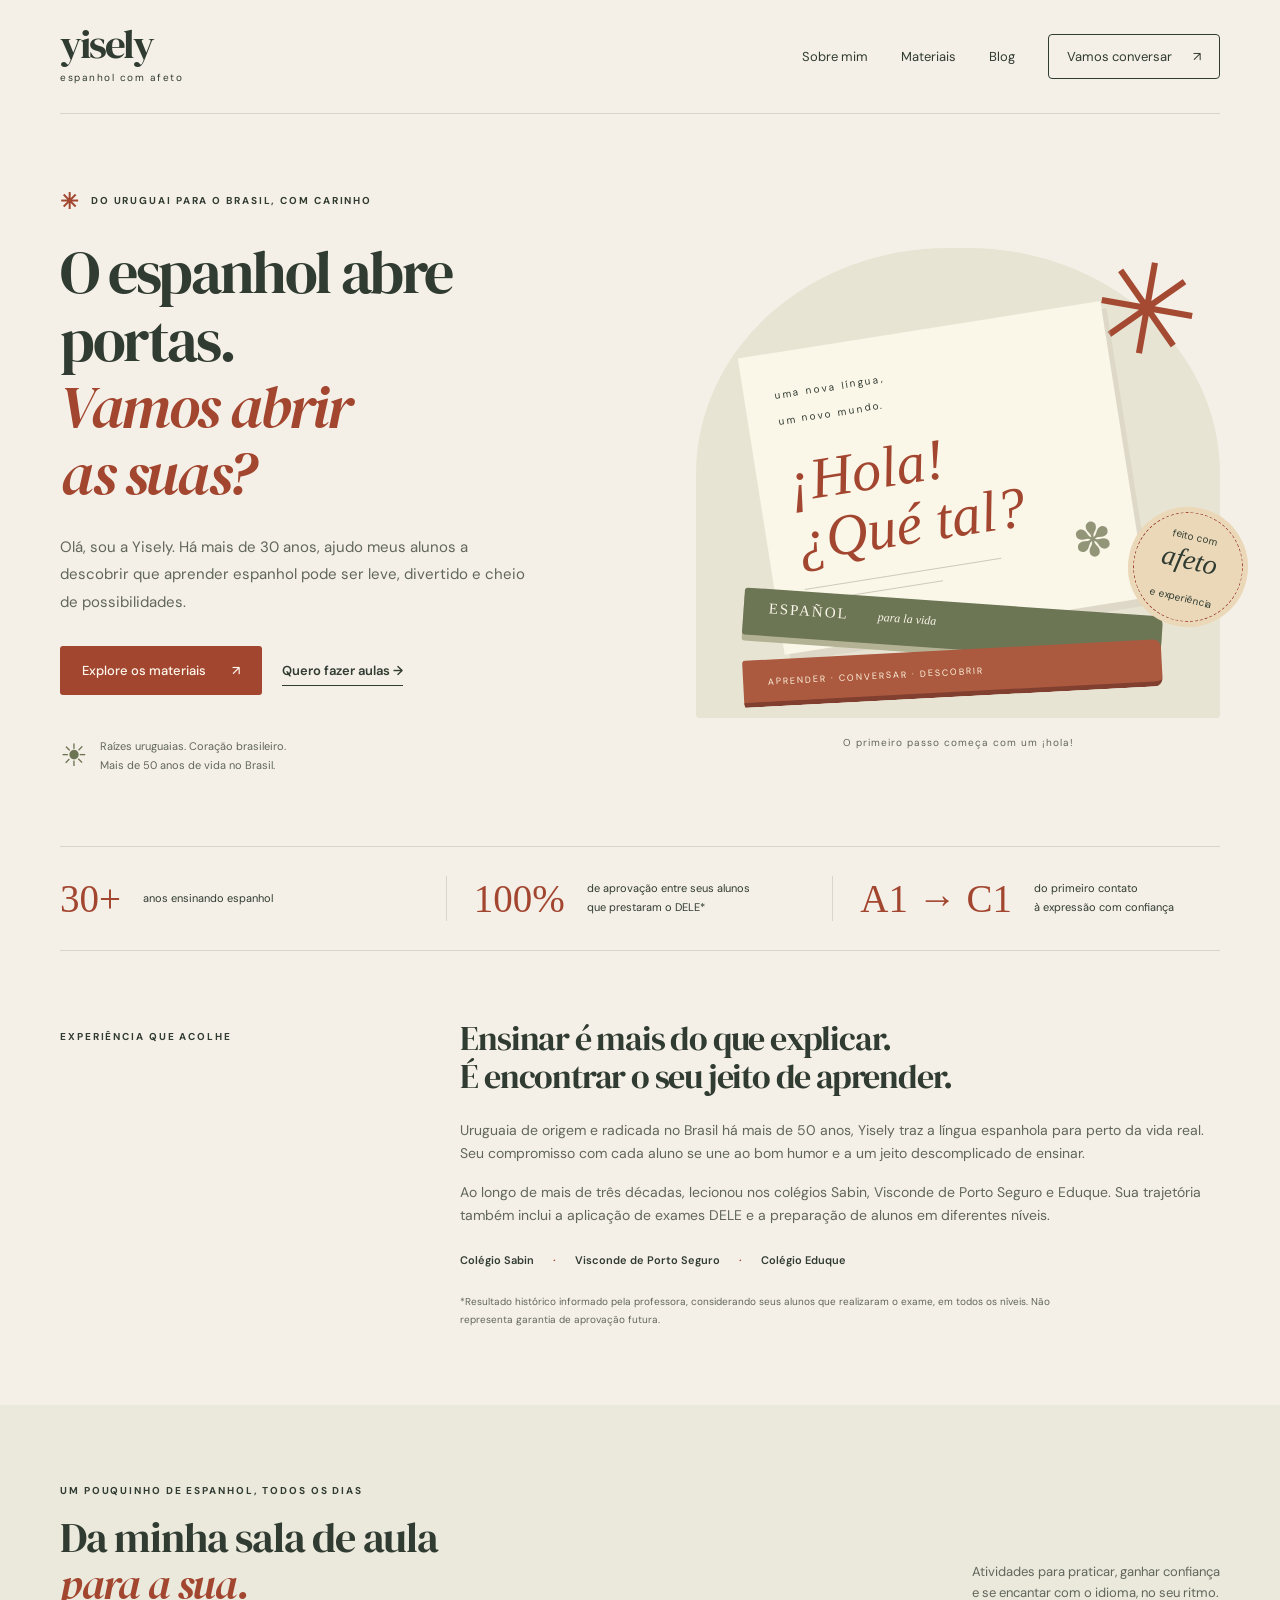
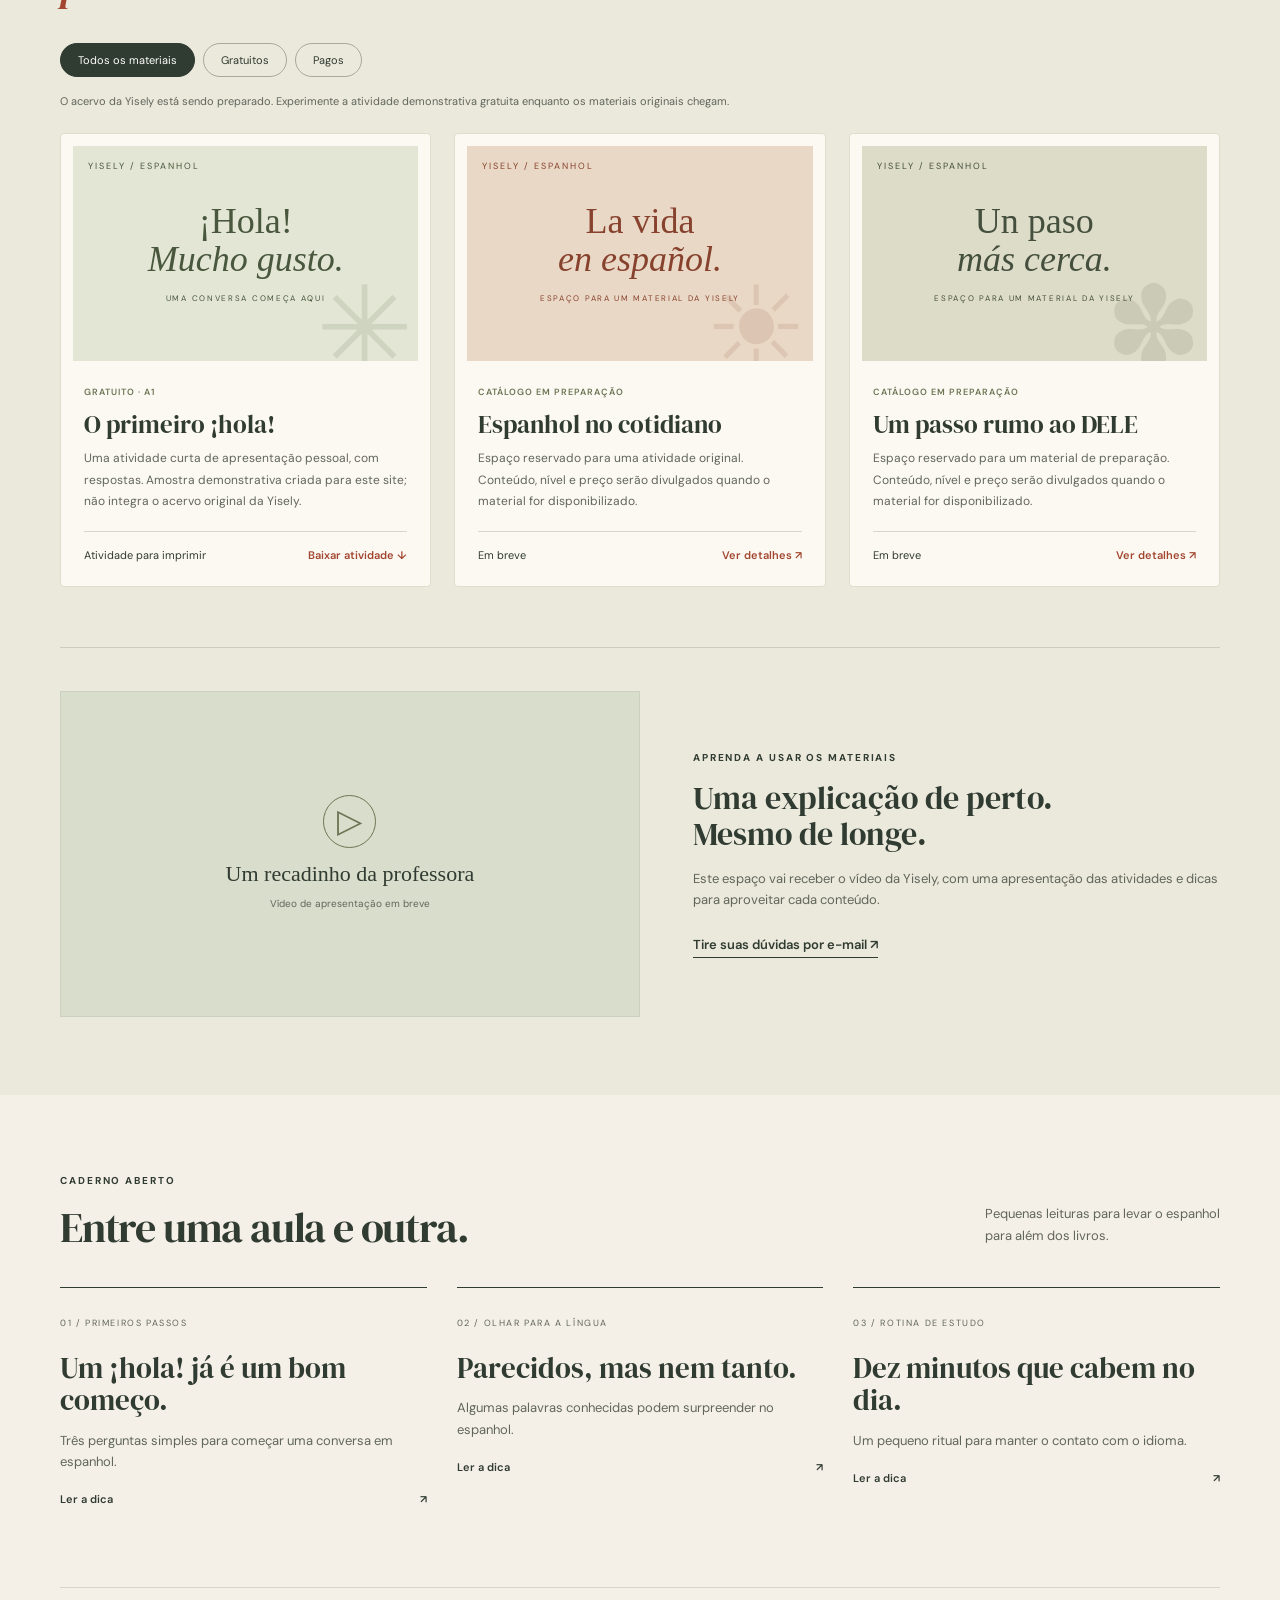
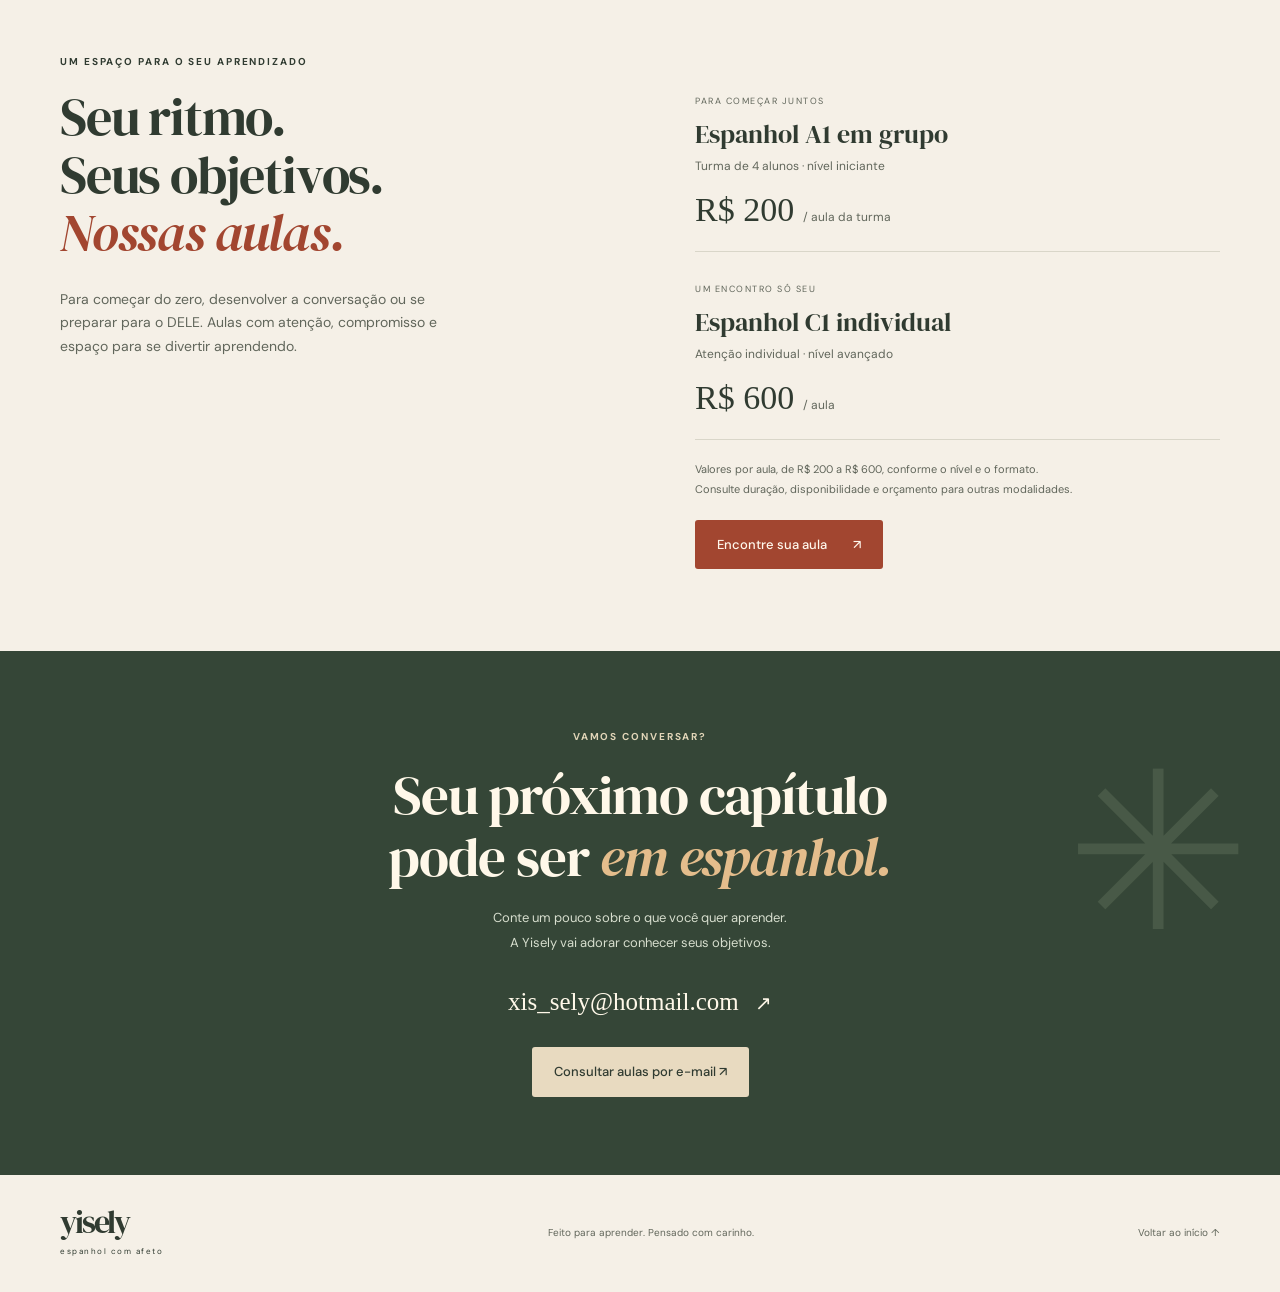
==== index.html @ 5c9e2581 "Add Yisely Portuguese website, activities and lesson contact" ====
<!doctype html>
<html lang="pt-BR">
<head>
  <meta charset="utf-8"><meta name="viewport" content="width=device-width,initial-scale=1">
  <title>Yisely | Espanhol para a vida</title>
  <meta name="description" content="Aprenda espanhol com Yisely: mais de 30 anos de experiência, preparação para o DELE, atividades e aulas particulares no Brasil.">
  <meta name="theme-color" content="#f5f0e7">
  <link rel="icon" href="favicon.svg" type="image/svg+xml"><link rel="stylesheet" href="styles.css">
  <script src="content.js" defer></script><script src="script.js" defer></script>
</head>
<body>
<a class="skip" href="#conteudo">Pular para o conteúdo</a>
<header class="header wrap">
  <a class="brand" href="#" aria-label="Yisely, início">yisely<span>espanhol com afeto</span></a>
  <nav aria-label="Navegação principal"><a href="#sobre">Sobre mim</a><a href="#materiais">Materiais</a><a href="#blog">Blog</a><a class="nav-cta" href="#contato">Vamos conversar <span aria-hidden="true">↗</span></a></nav>
</header>
<main id="conteudo">
<section class="hero wrap" id="sobre">
  <div class="hero-copy"><p class="eyebrow"><span class="tiny-sun" aria-hidden="true">✳</span> DO URUGUAI PARA O BRASIL, COM CARINHO</p>
  <h1>O espanhol abre portas.<br><em>Vamos abrir<br>as suas?</em></h1>
  <p class="intro">Olá, sou a Yisely. Há mais de 30 anos, ajudo meus alunos a descobrir que aprender espanhol pode ser leve, divertido e cheio de possibilidades.</p>
  <a class="button primary" href="#materiais">Explore os materiais <span aria-hidden="true">↗</span></a><a class="text-link hero-link" href="#contato">Quero fazer aulas →</a>
  <div class="origin"><span aria-hidden="true">☀</span><p>Raízes uruguaias. Coração brasileiro.<br><strong>Mais de 50 anos de vida no Brasil.</strong></p></div>
  </div>
  <div class="hero-art" aria-label="Ilustração de livros, caderno e sol, com a frase Hola, qué tal?" role="img">
    <div class="art-sun">✳</div><div class="art-note"><span>uma nova língua,<br>um novo mundo.</span><i>¡Hola!<br>¿Qué tal?</i><div class="note-line"></div><div class="note-line short"></div><div class="note-flower">✽</div></div>
    <div class="book book-one">ESPAÑOL <span>para la vida</span></div><div class="book book-two">APRENDER · CONVERSAR · DESCOBRIR</div>
    <div class="art-stamp">feito com<br><b>afeto</b><br>e experiência</div><span class="art-caption">O primeiro passo começa com um ¡hola!</span>
  </div>
</section>
<section class="credentials wrap" aria-label="Experiência da professora"><div><strong>30+</strong><span>anos ensinando espanhol</span></div><div><strong>100%</strong><span>de aprovação entre seus alunos<br>que prestaram o DELE*</span></div><div><strong>A1 → C1</strong><span>do primeiro contato<br>à expressão com confiança</span></div></section>
<section class="about wrap"><p class="eyebrow">EXPERIÊNCIA QUE ACOLHE</p><div><h2>Ensinar é mais do que explicar.<br>É encontrar o seu jeito de aprender.</h2><p>Uruguaia de origem e radicada no Brasil há mais de 50 anos, Yisely traz a língua espanhola para perto da vida real. Seu compromisso com cada aluno se une ao bom humor e a um jeito descomplicado de ensinar.</p><p>Ao longo de mais de três décadas, lecionou nos colégios Sabin, Visconde de Porto Seguro e Eduque. Sua trajetória também inclui a aplicação de exames DELE e a preparação de alunos em diferentes níveis.</p><div class="schools"><span>Colégio Sabin</span><span>Visconde de Porto Seguro</span><span>Colégio Eduque</span></div><small>*Resultado histórico informado pela professora, considerando seus alunos que realizaram o exame, em todos os níveis. Não representa garantia de aprovação futura.</small></div></section>
<section class="materials section-pad" id="materiais"><div class="wrap"><div class="section-heading"><div><p class="eyebrow">UM POUQUINHO DE ESPANHOL, TODOS OS DIAS</p><h2>Da minha sala de aula<br><em>para a sua.</em></h2></div><p>Atividades para praticar, ganhar confiança<br>e se encantar com o idioma, no seu ritmo.</p></div>
  <div class="filters" role="group" aria-label="Filtrar materiais"><button class="active" data-filter="all" aria-pressed="true">Todos os materiais</button><button data-filter="free" aria-pressed="false">Gratuitos</button><button data-filter="paid" aria-pressed="false">Pagos</button></div>
  <p class="catalog-note">O acervo da Yisely está sendo preparado. Experimente a atividade demonstrativa gratuita enquanto os materiais originais chegam.</p>
  <div class="cards" id="material-list"></div><p class="sr-only" id="filter-status" role="status"></p>
  <div class="video-row"><div class="video-placeholder" id="video-area"><span class="play-symbol" aria-hidden="true">▷</span><span>Um recadinho da professora</span><small>Vídeo de apresentação em breve</small></div><div class="video-copy"><p class="eyebrow">APRENDA A USAR OS MATERIAIS</p><h3>Uma explicação de perto.<br>Mesmo de longe.</h3><p>Este espaço vai receber o vídeo da Yisely, com uma apresentação das atividades e dicas para aproveitar cada conteúdo.</p><a class="text-link" href="mailto:xis_sely@hotmail.com?subject=Quero%20saber%20mais%20sobre%20os%20materiais">Tire suas dúvidas por e-mail ↗</a></div></div>
</div></section>
<section class="blog wrap section-pad" id="blog"><div class="section-heading"><div><p class="eyebrow">CADERNO ABERTO</p><h2>Entre uma aula e outra.</h2></div><p>Pequenas leituras para levar o espanhol<br>para além dos livros.</p></div><div class="posts">
<article><span class="post-number">01 / PRIMEIROS PASSOS</span><h3>Um ¡hola! já é um bom começo.</h3><p>Três perguntas simples para começar uma conversa em espanhol.</p><details><summary>Ler a dica <span>↗</span></summary><div class="article-body"><p>Comece com <strong>¡Hola! ¿Qué tal?</strong> (Olá! Tudo bem?). Para perguntar o nome, use <strong>¿Cómo te llamas?</strong> e responda <strong>Me llamo…</strong>.</p><p>Depois, pergunte <strong>¿De dónde eres?</strong> (De onde você é?). Experimente dizer as respostas em voz alta e criar um diálogo de quatro falas. Uma pequena conversa por dia já é prática!</p></div></details></article>
<article><span class="post-number">02 / OLHAR PARA A LÍNGUA</span><h3>Parecidos, mas nem tanto.</h3><p>Algumas palavras conhecidas podem surpreender no espanhol.</p><details><summary>Ler a dica <span>↗</span></summary><div class="article-body"><p><strong>Embarazada</strong> significa grávida. <strong>Exquisito</strong> pode descrever algo delicioso ou refinado. E <strong>apellido</strong> é sobrenome.</p><p>Em vez de memorizar palavras isoladas, crie frases: <em>Mi apellido es Silva.</em> Contexto ajuda você a lembrar o significado e a usar a palavra com mais segurança.</p></div></details></article>
<article><span class="post-number">03 / ROTINA DE ESTUDO</span><h3>Dez minutos que cabem no dia.</h3><p>Um pequeno ritual para manter o contato com o idioma.</p><details><summary>Ler a dica <span>↗</span></summary><div class="article-body"><p>Escolha um áudio curto em espanhol. Escute uma vez para entender o assunto e outra para perceber expressões. Anote duas delas e crie uma frase sobre a sua própria vida.</p><p>Por fim, leia sua frase em voz alta. Repetir esse processo ao longo da semana ajuda a transformar estudo em hábito, sem precisar esperar pelo momento perfeito.</p></div></details></article>
</div></section>
<section class="lessons wrap" id="aulas"><div><p class="eyebrow">UM ESPAÇO PARA O SEU APRENDIZADO</p><h2>Seu ritmo.<br>Seus objetivos.<br><em>Nossas aulas.</em></h2><p>Para começar do zero, desenvolver a conversação ou se preparar para o DELE. Aulas com atenção, compromisso e espaço para se divertir aprendendo.</p></div><div class="price-list"><div class="price-item"><span>PARA COMEÇAR JUNTOS</span><h3>Espanhol A1 em grupo</h3><p>Turma de 4 alunos · nível iniciante</p><strong>R$ 200 <small>/ aula da turma</small></strong></div><div class="price-item"><span>UM ENCONTRO SÓ SEU</span><h3>Espanhol C1 individual</h3><p>Atenção individual · nível avançado</p><strong>R$ 600 <small>/ aula</small></strong></div><p class="price-note">Valores por aula, de R$ 200 a R$ 600, conforme o nível e o formato. Consulte duração, disponibilidade e orçamento para outras modalidades.</p><a class="button primary" href="#contato">Encontre sua aula <span>↗</span></a></div></section>
<section class="contact section-pad" id="contato"><div class="wrap contact-inner"><span class="contact-flower" aria-hidden="true">✳</span><p class="eyebrow">VAMOS CONVERSAR?</p><h2>Seu próximo capítulo<br>pode ser <em>em espanhol.</em></h2><p>Conte um pouco sobre o que você quer aprender.<br>A Yisely vai adorar conhecer seus objetivos.</p><a class="email" href="mailto:xis_sely@hotmail.com">xis_sely@hotmail.com <span aria-hidden="true">↗</span></a><a class="button light" href="mailto:xis_sely@hotmail.com?subject=Consulta%20sobre%20aulas%20de%20espanhol&body=Ol%C3%A1%2C%20Yisely!%0A%0AMeu%20nome%20%C3%A9%3A%20%0AMeu%20n%C3%ADvel%20de%20espanhol%20%C3%A9%3A%20%0AGostaria%20de%20aulas%3A%20individuais%20%2F%20em%20grupo%0AMeus%20objetivos%20s%C3%A3o%3A%20%0AMinha%20disponibilidade%20%C3%A9%3A%20">Consultar aulas por e-mail ↗</a></div></section>
</main>
<footer class="wrap"><a class="brand" href="#">yisely<span>espanhol com afeto</span></a><p>Feito para aprender. Pensado com carinho.</p><a href="#">Voltar ao início ↑</a></footer>
<dialog id="material-dialog"><button class="dialog-close" aria-label="Fechar detalhes">×</button><p class="eyebrow">MATERIAIS DA YISELY</p><h2 id="dialog-title"></h2><p id="dialog-description"></p><p>Este material ainda não está disponível para compra. Entre em contato para saber sobre o lançamento.</p><a class="button primary" id="material-email" href="mailto:xis_sely@hotmail.com">Consultar disponibilidade ↗</a></dialog>
</body></html>
---- styles.css ----
@import url('https://fonts.googleapis.com/css2?family=DM+Sans:wght@400;500;600;700&family=DM+Serif+Display:ital@0;1&display=swap');
:root{--paper:#f5f0e7;--ink:#303b31;--muted:#61665b;--rust:#a24630;--line:#d9d6c9;--olive:#6c7554;--cream:#fcf9f2}*{box-sizing:border-box}html{scroll-behavior:smooth;scroll-padding-top:25px}body{margin:0;background:var(--paper);color:var(--ink);font:16px/1.65 'DM Sans',Arial,sans-serif}a{color:inherit;text-decoration:none}button,input{font:inherit}button,a,summary{-webkit-tap-highlight-color:transparent}button:focus-visible,a:focus-visible,summary:focus-visible{outline:3px solid var(--rust);outline-offset:5px}button{cursor:pointer}a:hover{text-decoration:underline}h1,h2,h3,p{margin:0}h1,h2,h3{font-family:'DM Serif Display',Georgia,serif;font-weight:400;line-height:1.12}h2{font-size:clamp(32px,3.3vw,48px);letter-spacing:-1.2px}h3{font-size:27px}em{font-weight:400;color:var(--rust)}.wrap{width:min(1160px,calc(100% - 96px));margin:auto}.header{display:flex;justify-content:space-between;align-items:center;min-height:114px;border-bottom:1px solid var(--line);gap:24px}.brand{font:41px/.8 'DM Serif Display',Georgia,serif;letter-spacing:-2px}.brand span{display:block;font:10px/1.5 'DM Sans',sans-serif;letter-spacing:1.5px;margin-top:10px}.header nav{display:flex;align-items:center;gap:33px;font-size:13px}.nav-cta{border:1px solid var(--ink);border-radius:4px;padding:11px 18px}.nav-cta span{margin-left:18px}.hero{display:grid;grid-template-columns:1.1fr 1fr;gap:60px;padding-top:70px;padding-bottom:64px;align-items:center}.eyebrow{font-size:10px;letter-spacing:1.9px;font-weight:700;line-height:1.6}.tiny-sun{color:var(--rust);font-size:22px;vertical-align:middle;margin-right:7px}h1{font-size:clamp(48px,4.7vw,67px);letter-spacing:-2.4px;margin:20px 0 25px}.intro{font-size:15px;max-width:470px;color:var(--muted);line-height:1.85}.button{display:inline-flex;align-items:center;justify-content:space-between;gap:26px;border:0;border-radius:3px;padding:14px 22px;font-size:13px;font-weight:500}.button:hover{text-decoration:none;filter:brightness(.93)}.primary{background:var(--rust);color:#fff8ed}.hero .button{margin-top:29px}.text-link{font-size:13px;font-weight:600;border-bottom:1px solid currentColor;padding-bottom:4px}.hero-link{display:inline-block;margin-left:20px}.origin{display:flex;gap:12px;align-items:center;margin-top:35px}.origin>span{font-size:31px;color:var(--olive)}.origin p{font-size:11px;color:var(--muted);line-height:1.7}.origin strong{font-weight:400}.hero-art{height:470px;background:#e8e4d4;position:relative;border-radius:48% 48% 3px 3px;isolation:isolate}.art-note{position:absolute;background:#faf6e8;width:70%;height:300px;left:12%;top:80px;transform:rotate(-9deg);box-shadow:5px 8px 0 #c6bfaa55;padding:28px 30px}.art-note>span{font-size:10px;letter-spacing:2px;line-height:1.5}.art-note i{font:italic 58px/1.03 Georgia,serif;color:var(--rust);display:block;margin-top:20px}.note-line{width:65%;height:1px;background:#cfcab8;margin-top:18px}.note-line.short{width:45%;margin-top:12px}.note-flower{position:absolute;right:25px;bottom:25px;font-size:47px;color:#929578}.art-sun{font-size:126px;line-height:1;position:absolute;right:20px;top:0;color:#a44932;transform:rotate(10deg)}.book{position:absolute;border-radius:3px 8px 8px 3px;width:80%;height:47px;left:9%;padding:11px 25px;font:15px Georgia,serif;letter-spacing:2px}.book-one{bottom:69px;background:var(--olive);color:#faf6e8;transform:rotate(4deg);box-shadow:0 6px #b4b294}.book-one span{font-style:italic;font-size:12px;margin-left:24px;letter-spacing:0}.book-two{bottom:21px;background:#ab593f;color:#fff4dc;transform:rotate(-3deg);font:9px/2.5 'DM Sans',sans-serif;border-bottom:5px solid #813f30}.art-stamp{position:absolute;right:-23px;bottom:96px;background:#ead8b8;width:110px;height:110px;display:grid;align-content:center;text-align:center;border-radius:50%;font-size:10px;line-height:1.5;transform:rotate(13deg);border:1px dashed var(--rust);outline:5px solid #ead8b8}.art-stamp b{font:italic 28px Georgia,serif}.art-caption{position:absolute;bottom:-34px;width:100%;text-align:center;font-size:10px;color:var(--muted);letter-spacing:1px}.credentials{display:grid;grid-template-columns:repeat(3,1fr);border-block:1px solid var(--line);padding:29px 0}.credentials>div{display:flex;align-items:center;gap:22px;padding:0 27px;border-right:1px solid var(--line)}.credentials>div:first-child{padding-left:0}.credentials>div:last-child{border:0}.credentials strong{font:39px Georgia,serif;color:var(--rust);white-space:nowrap}.credentials span{font-size:11px;line-height:1.7}.about{display:grid;grid-template-columns:1fr 2.2fr;gap:55px;padding-block:68px 76px}.about>.eyebrow{padding-top:10px}.about h2{font-size:34px;margin-bottom:24px}.about p:not(.eyebrow){color:var(--muted);font-size:14px;margin-bottom:16px}.schools{display:flex;flex-wrap:wrap;gap:19px;margin:24px 0;font-size:11px;font-weight:600}.schools span:not(:last-child)::after{content:'·';margin-left:19px;color:var(--rust)}.about small{display:block;font-size:10px;line-height:1.8;color:var(--muted);max-width:610px}.section-pad{padding-block:78px}.materials{background:#ebe8dc}.section-heading{display:flex;justify-content:space-between;gap:24px;align-items:end;margin-bottom:34px}.section-heading h2{margin-top:15px}.section-heading>p{font-size:13px;color:var(--muted);margin-bottom:5px}.filters{display:flex;gap:8px;margin:25px 0 15px;flex-wrap:wrap}.filters button{border:1px solid #aaa996;background:transparent;border-radius:30px;padding:7px 17px;font-size:11px;color:var(--ink)}.filters button.active{background:var(--ink);color:#fff;border-color:var(--ink)}.catalog-note{font-size:11px;color:var(--muted);margin-bottom:23px;max-width:710px}.cards{display:grid;grid-template-columns:repeat(3,1fr);gap:23px}.card{background:var(--cream);border:1px solid #dfdece;border-radius:4px;overflow:hidden;display:flex;flex-direction:column}.cover{height:215px;margin:12px;position:relative;display:flex;flex-direction:column;justify-content:center;align-items:center;overflow:hidden}.cover-a{background:#e3e6d4;color:#48573d}.cover-b{background:#e9d8c5;color:#87422e}.cover-c{background:#dddcc9;color:#454f3d}.cover .cover-label{position:absolute;top:13px;left:15px;font-size:9px;letter-spacing:2px}.cover-title{font:36px/1.06 Georgia,serif;text-align:center;z-index:1}.cover-title em{color:inherit}.cover-symbol{position:absolute;right:5px;bottom:-27px;font-size:116px;opacity:.12;line-height:1}.cover-subtitle{font-size:8px;letter-spacing:1.7px;margin-top:13px}.card-body{padding:12px 23px 22px;display:flex;flex-direction:column;flex:1}.badge{font-size:9px;letter-spacing:1px;font-weight:600;color:var(--olive)}.card h3{font-size:25px;margin:10px 0}.card p{font-size:12px;line-height:1.8;color:var(--muted);margin-bottom:18px}.card-action{margin-top:auto;border-top:1px solid var(--line);padding-top:14px;display:flex;align-items:center;justify-content:space-between;gap:12px;font-size:11px}.card-action button{background:none;border:0;padding:0;color:var(--rust);font-size:11px;font-weight:600}.card-action a{font-weight:600;color:var(--rust)}.video-row{margin-top:60px;padding-top:43px;border-top:1px solid #cccebd;display:grid;grid-template-columns:1.1fr 1fr;gap:53px;align-items:center}.video-placeholder{aspect-ratio:16/9;background:#d9ddcb;display:flex;align-items:center;justify-content:center;flex-direction:column;border:1px solid #ccd0be}.play-symbol{width:53px;height:53px;border:1px solid var(--olive);border-radius:50%;text-align:center;font:33px/50px Georgia,serif;color:var(--olive);margin-bottom:13px}.video-placeholder>span:not(.play-symbol){font:22px Georgia,serif}.video-placeholder small{font-size:10px;color:var(--muted);margin-top:9px}.video-placeholder iframe{width:100%;height:100%;border:0}.video-copy h3{font-size:32px;margin:15px 0}.video-copy>p:not(.eyebrow){font-size:13px;color:var(--muted);margin-bottom:21px}.posts{display:grid;grid-template-columns:repeat(3,1fr);gap:30px;margin-top:36px}.posts article{border-top:1px solid var(--ink);padding-top:20px}.post-number{font-size:9px;letter-spacing:1.6px;color:var(--muted)}.posts h3{font-size:29px;margin:17px 0 13px}.posts p{font-size:13px;color:var(--muted);margin-bottom:18px}.posts summary{display:flex;justify-content:space-between;align-items:center;cursor:pointer;list-style:none;font-size:11px;font-weight:600}.posts summary::-webkit-details-marker{display:none}.article-body{margin-top:20px}.article-body p{font-size:12px}.lessons{display:grid;grid-template-columns:1fr 1fr;gap:110px;padding:66px 0 82px;border-top:1px solid var(--line)}.lessons h2{font-size:52px;margin:18px 0 26px}.lessons>div>p:not(.eyebrow){font-size:14px;color:var(--muted);max-width:385px}.price-list{padding-top:10px}.price-item{padding:22px 0;border-bottom:1px solid var(--line)}.price-item>span{font-size:9px;letter-spacing:1.5px;color:var(--muted)}.price-item h3{font-size:26px;margin:8px 0}.price-item p{font-size:12px;color:var(--muted)}.price-item strong{font:34px Georgia,serif;display:block;margin-top:14px}.price-item small{font:12px 'DM Sans',sans-serif;color:var(--muted)}.price-list .price-note{font-size:11px!important;margin:20px 0;line-height:1.8}.contact{background:#354637;color:#fff8e9;text-align:center;position:relative;overflow:hidden}.contact-inner{position:relative}.contact .eyebrow{color:#e1d5b8}.contact h2{font-size:55px;margin:19px 0}.contact h2 em{color:#e4bd8c}.contact p:not(.eyebrow){font-size:13px;line-height:1.9;color:#d7dece}.email{display:block;font-family:Georgia,serif;font-size:25px;margin:25px 0}.email span{font-size:20px;margin-left:10px}.light{background:#e8dac0;color:var(--ink)}.contact-flower{position:absolute;font-size:220px;color:#8c9d7f;opacity:.22;right:-30px;top:15px;line-height:1}footer{display:flex;justify-content:space-between;align-items:center;padding-block:35px;gap:20px}footer .brand{font-size:32px}footer .brand span{font-size:8px}footer p,footer>a:last-child{font-size:10px;color:var(--muted)}dialog{border:1px solid var(--line);border-radius:5px;background:var(--cream);color:var(--ink);max-width:520px;width:calc(100% - 32px);padding:40px}dialog::backdrop{background:#18231ba8}dialog h2{font-size:32px;margin:15px 0}dialog p:not(.eyebrow){font-size:14px;margin:15px 0 25px}.dialog-close{position:absolute;top:8px;right:14px;font-size:28px;border:0;background:none;color:var(--ink)}.skip{position:absolute;top:-60px;left:20px;z-index:5;padding:8px;background:white}.skip:focus{top:10px}.sr-only{position:absolute;width:1px;height:1px;overflow:hidden;clip:rect(0,0,0,0)}[hidden]{display:none!important}
@media(min-width:1450px){.hero{padding-block:85px}.hero-art{height:495px}.art-note{top:90px}}@media(max-width:1000px){.wrap{width:calc(100% - 60px)}.hero{gap:35px}.hero-art{height:420px}.art-note{top:60px;height:280px;padding:25px}.art-note i{font-size:50px}.art-stamp{right:-8px;width:90px;height:90px}.hero-link{display:block;margin:17px 0 0;width:fit-content}.credentials>div{padding:0 18px;gap:14px}.credentials strong{font-size:31px}.credentials span{font-size:10px}.lessons{gap:65px}.card-body{padding-inline:18px}.card h3{font-size:23px}.cover-title{font-size:30px}.about{gap:35px;grid-template-columns:1fr 2.7fr}}
@media(max-width:700px){.wrap{width:calc(100% - 40px)}.header{min-height:100px;align-items:center}.brand{font-size:35px}.brand span{font-size:8px;letter-spacing:1px}.header nav{gap:14px;font-size:11px;flex-wrap:wrap;justify-content:flex-end;max-width:230px}.header nav .nav-cta{padding:7px 10px}.nav-cta span{margin-left:4px}.hero{grid-template-columns:1fr;padding-top:38px;gap:53px;padding-bottom:62px}.hero h1{font-size:52px}.hero .eyebrow{font-size:8px;letter-spacing:1.1px}.intro{font-size:14px}.hero-link{display:inline-block;margin-left:20px}.hero-art{width:min(400px,92%);margin:auto;height:400px}.art-note{width:68%;left:12%;top:60px}.art-caption{font-size:8px}.credentials{grid-template-columns:1fr;padding:0}.credentials>div,.credentials>div:first-child{padding:18px 8px;border-right:0;border-bottom:1px solid var(--line);gap:24px}.credentials>div:last-child{border-bottom:0}.credentials strong{min-width:100px;font-size:34px}.credentials span{font-size:12px}.credentials br{display:none}.about{grid-template-columns:1fr;gap:17px;padding-block:45px}.about h2{font-size:30px}.about p:not(.eyebrow){font-size:13px}.schools{gap:10px;font-size:10px}.schools span:not(:last-child)::after{margin-left:10px}.section-pad{padding-block:48px}.section-heading{display:block}.section-heading>p{margin-top:20px}.section-heading h2{font-size:37px}.cards{grid-template-columns:1fr}.cover{height:235px}.cover-title{font-size:38px}.card-body{padding:14px 23px 23px}.card h3{font-size:27px}.card p{font-size:13px}.video-row{grid-template-columns:1fr;gap:25px;margin-top:35px;padding-top:33px}.video-copy h3{font-size:31px}.posts{grid-template-columns:1fr;gap:34px}.posts h3{font-size:29px}.posts article{padding-top:17px}.lessons{grid-template-columns:1fr;gap:15px;padding-block:45px}.lessons h2{font-size:45px}.lessons>div>p:not(.eyebrow){max-width:none}.contact h2{font-size:39px}.contact-flower{font-size:150px;right:-60px;top:35px}.email{font-size:22px}.contact p:not(.eyebrow){font-size:12px}footer{flex-wrap:wrap;padding-block:28px}footer p{order:3;width:100%;margin-top:5px}dialog{padding:35px 25px}}
@media(prefers-reduced-motion:reduce){html{scroll-behavior:auto}}
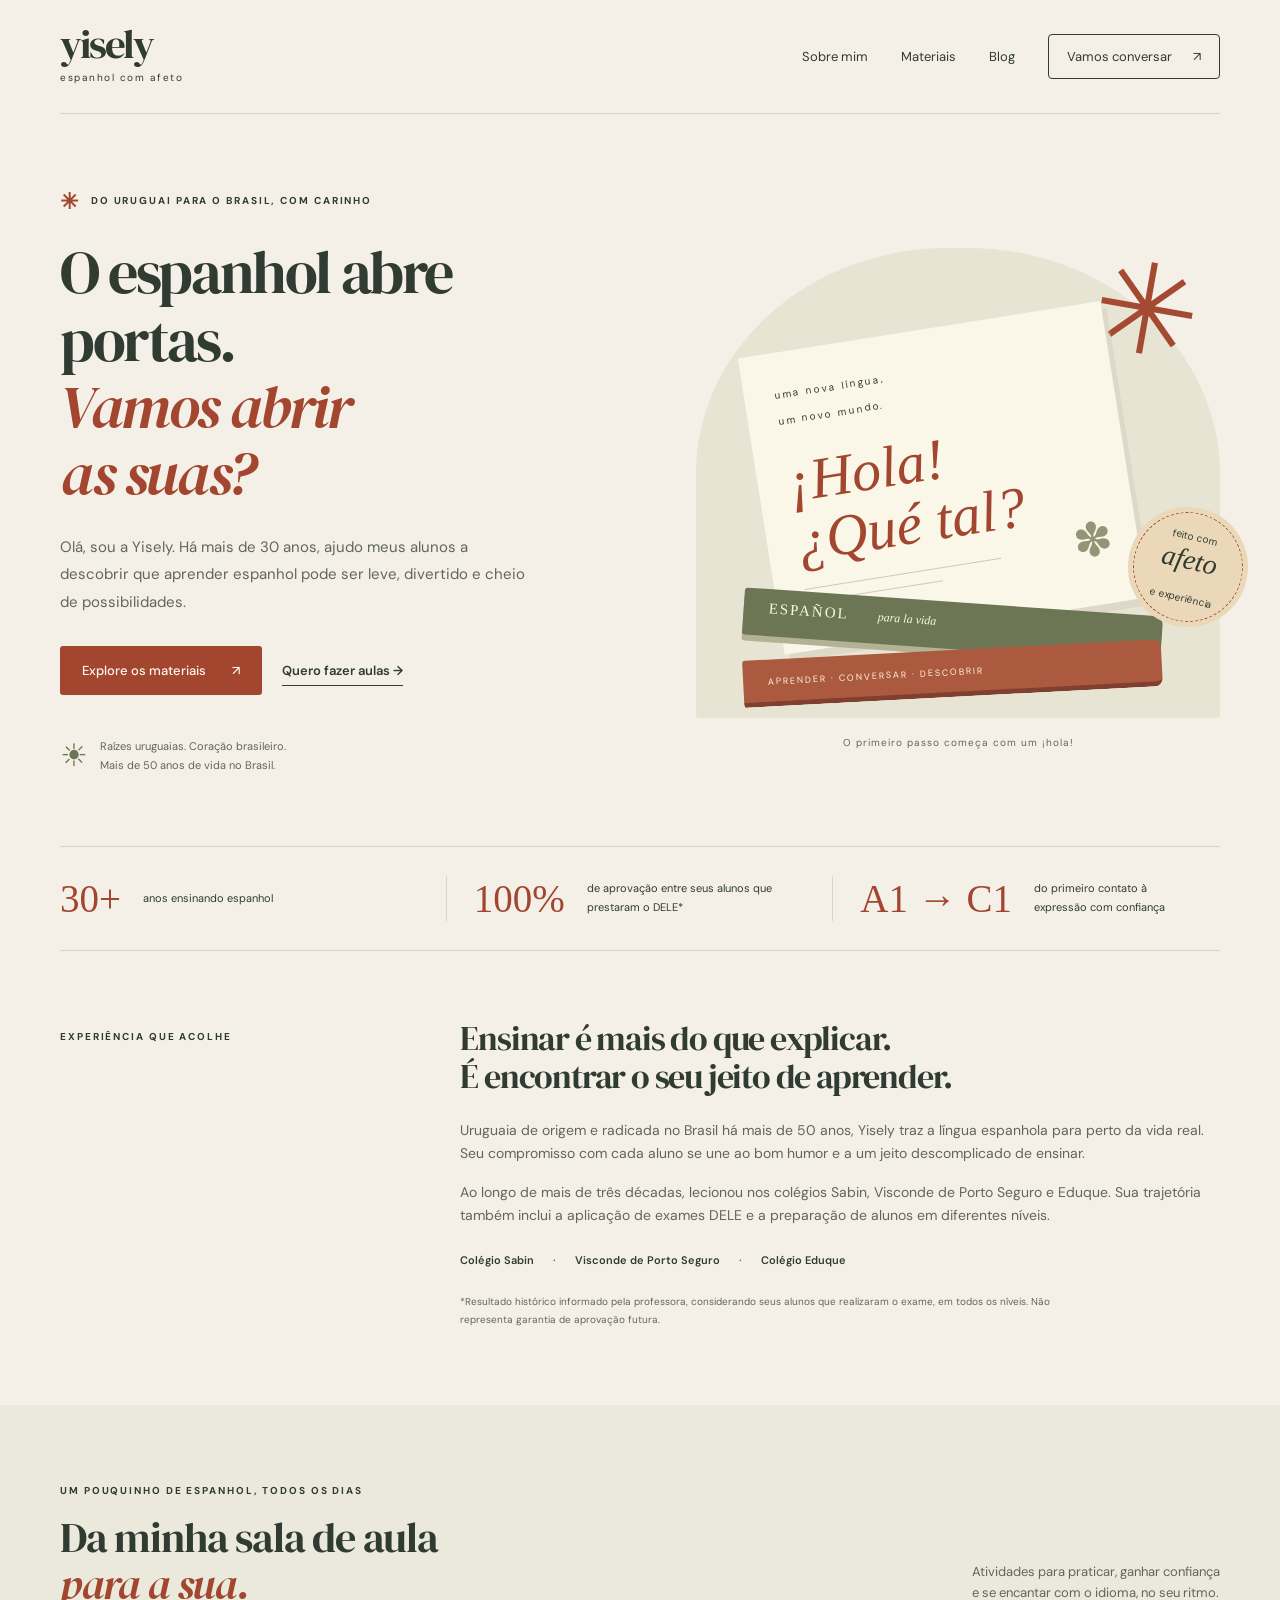
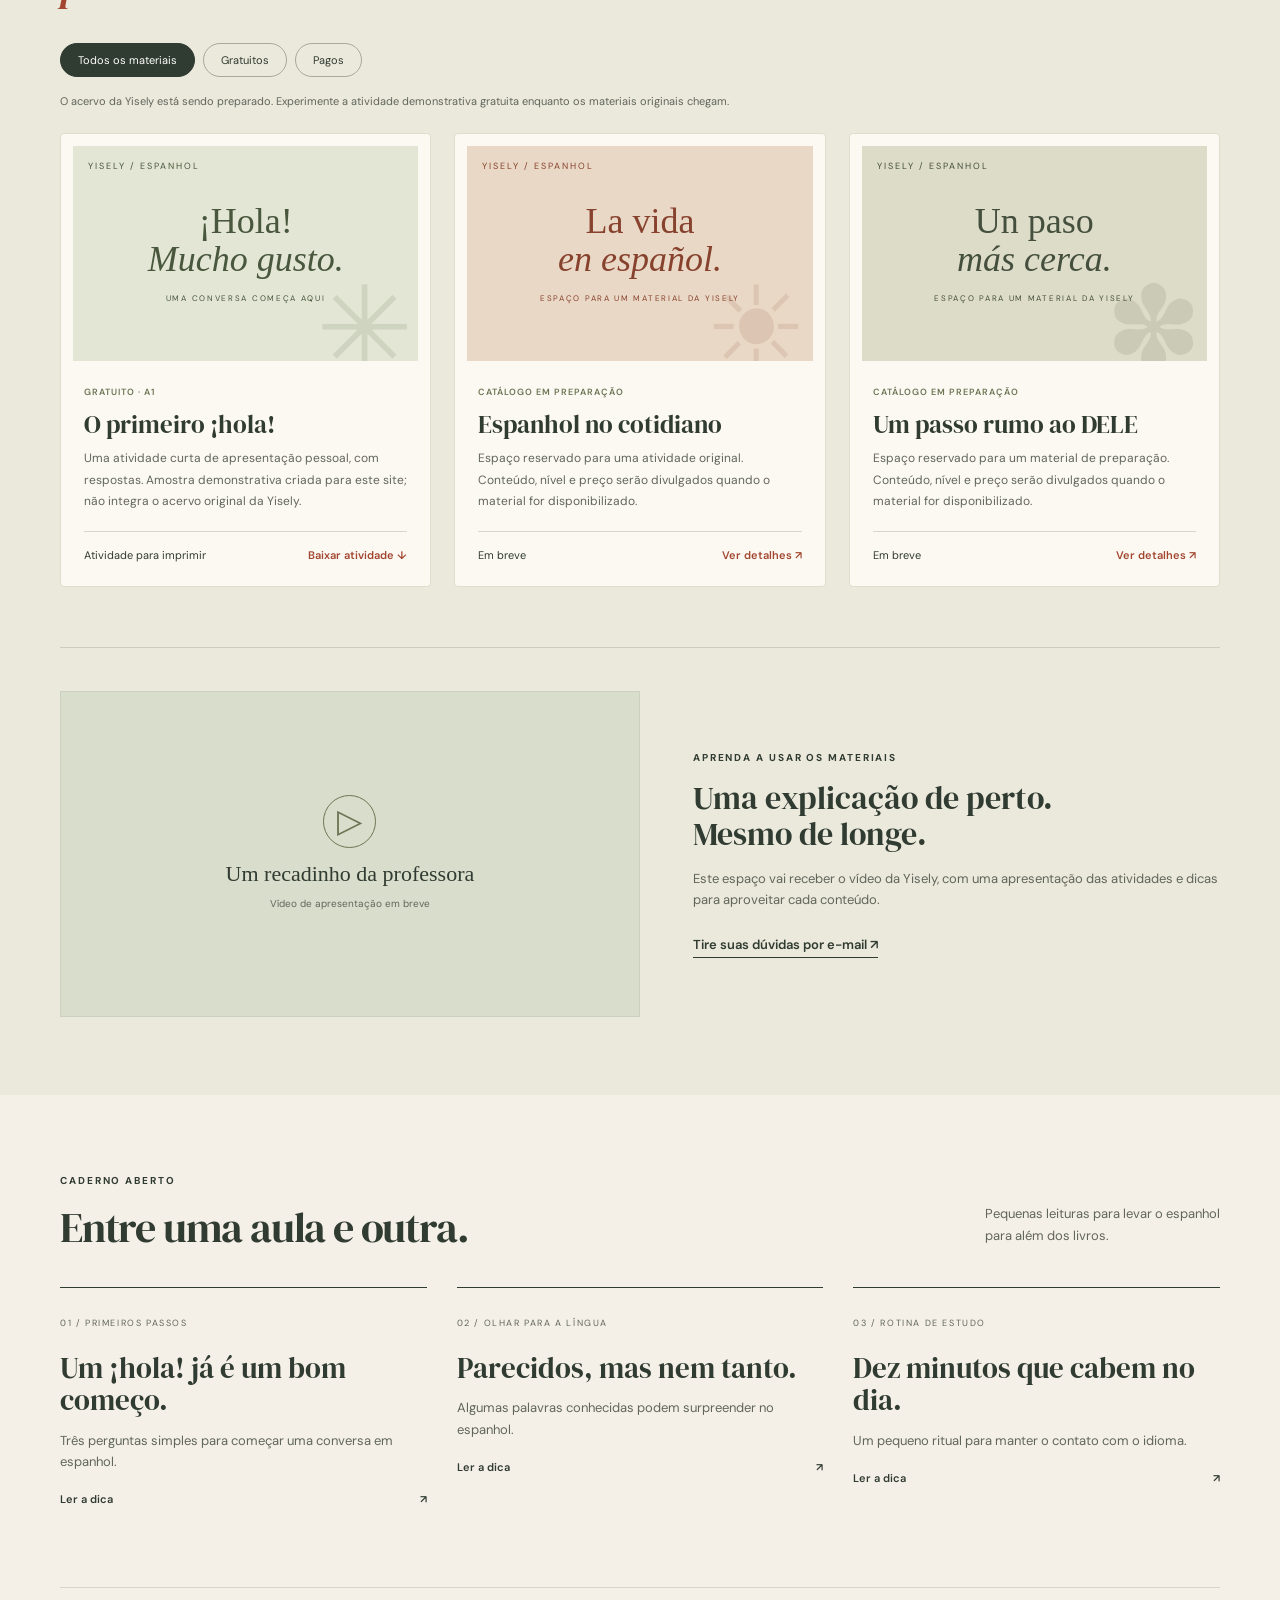
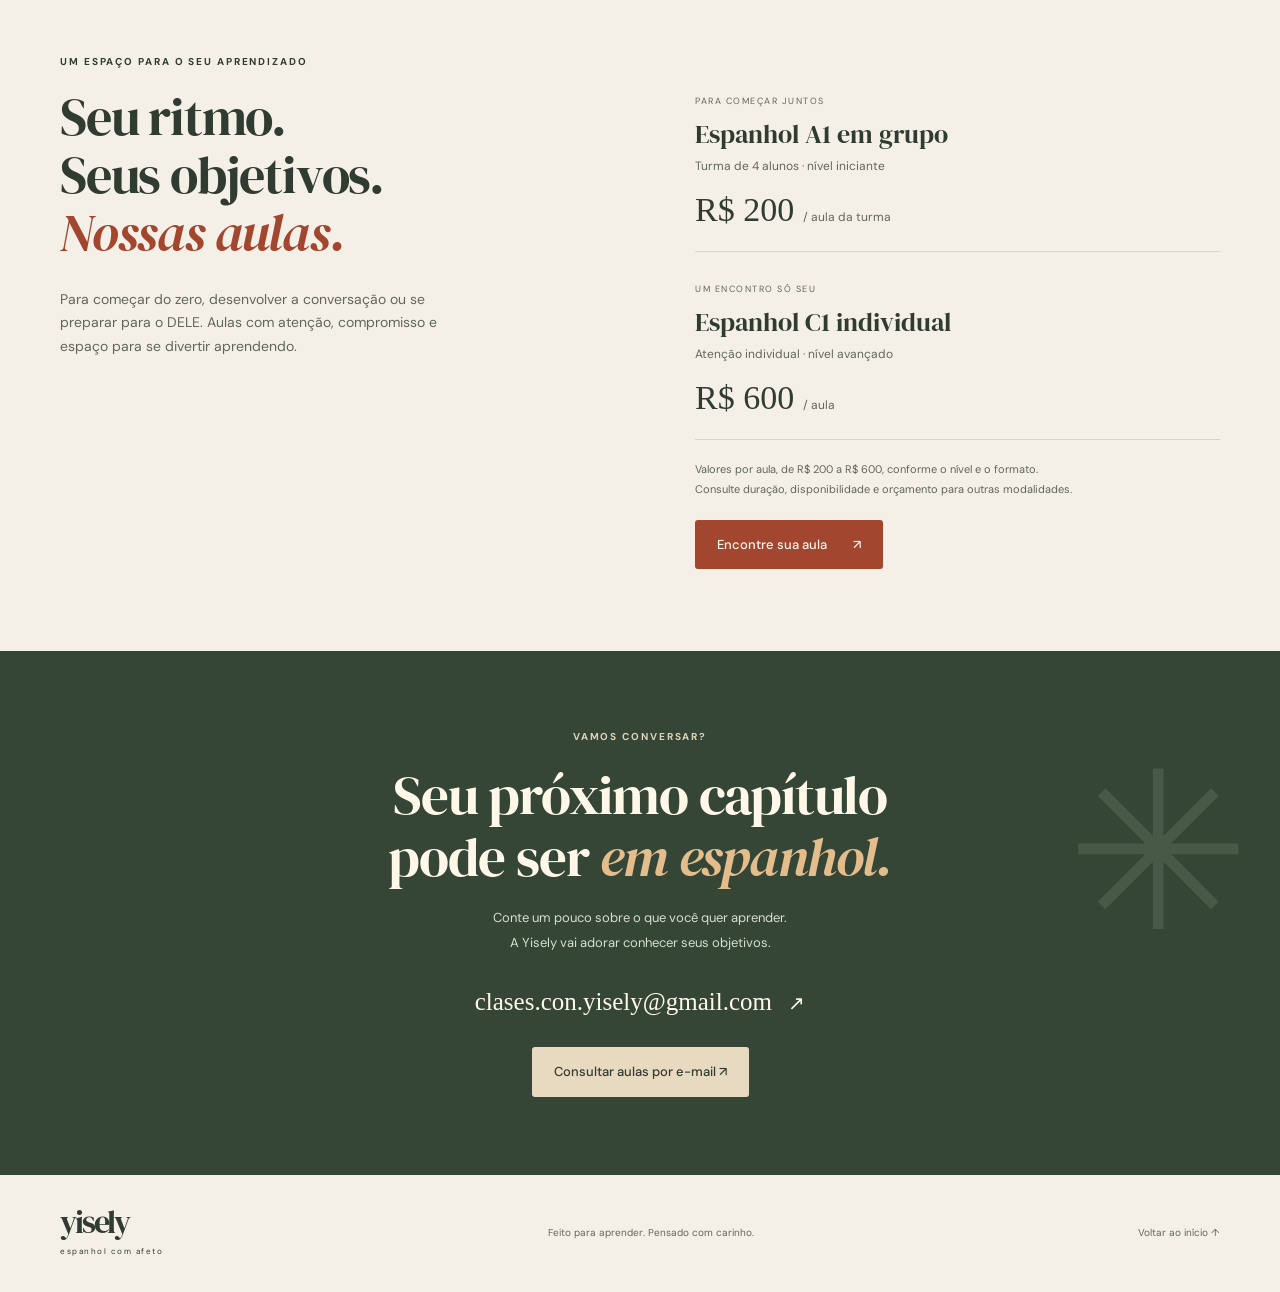
==== commit 5ee5c104: "Update email and fix mobile word spacing" ====
--- a/index.html
+++ b/index.html
@@ -28,13 +28,13 @@
     <div class="art-stamp">feito com<br><b>afeto</b><br>e experiência</div><span class="art-caption">O primeiro passo começa com um ¡hola!</span>
   </div>
 </section>
-<section class="credentials wrap" aria-label="Experiência da professora"><div><strong>30+</strong><span>anos ensinando espanhol</span></div><div><strong>100%</strong><span>de aprovação entre seus alunos<br>que prestaram o DELE*</span></div><div><strong>A1 → C1</strong><span>do primeiro contato<br>à expressão com confiança</span></div></section>
+<section class="credentials wrap" aria-label="Experiência da professora"><div><strong>30+</strong><span>anos ensinando espanhol</span></div><div><strong>100%</strong><span>de aprovação entre seus alunos que prestaram o DELE*</span></div><div><strong>A1 → C1</strong><span>do primeiro contato à expressão com confiança</span></div></section>
 <section class="about wrap"><p class="eyebrow">EXPERIÊNCIA QUE ACOLHE</p><div><h2>Ensinar é mais do que explicar.<br>É encontrar o seu jeito de aprender.</h2><p>Uruguaia de origem e radicada no Brasil há mais de 50 anos, Yisely traz a língua espanhola para perto da vida real. Seu compromisso com cada aluno se une ao bom humor e a um jeito descomplicado de ensinar.</p><p>Ao longo de mais de três décadas, lecionou nos colégios Sabin, Visconde de Porto Seguro e Eduque. Sua trajetória também inclui a aplicação de exames DELE e a preparação de alunos em diferentes níveis.</p><div class="schools"><span>Colégio Sabin</span><span>Visconde de Porto Seguro</span><span>Colégio Eduque</span></div><small>*Resultado histórico informado pela professora, considerando seus alunos que realizaram o exame, em todos os níveis. Não representa garantia de aprovação futura.</small></div></section>
 <section class="materials section-pad" id="materiais"><div class="wrap"><div class="section-heading"><div><p class="eyebrow">UM POUQUINHO DE ESPANHOL, TODOS OS DIAS</p><h2>Da minha sala de aula<br><em>para a sua.</em></h2></div><p>Atividades para praticar, ganhar confiança<br>e se encantar com o idioma, no seu ritmo.</p></div>
   <div class="filters" role="group" aria-label="Filtrar materiais"><button class="active" data-filter="all" aria-pressed="true">Todos os materiais</button><button data-filter="free" aria-pressed="false">Gratuitos</button><button data-filter="paid" aria-pressed="false">Pagos</button></div>
   <p class="catalog-note">O acervo da Yisely está sendo preparado. Experimente a atividade demonstrativa gratuita enquanto os materiais originais chegam.</p>
   <div class="cards" id="material-list"></div><p class="sr-only" id="filter-status" role="status"></p>
-  <div class="video-row"><div class="video-placeholder" id="video-area"><span class="play-symbol" aria-hidden="true">▷</span><span>Um recadinho da professora</span><small>Vídeo de apresentação em breve</small></div><div class="video-copy"><p class="eyebrow">APRENDA A USAR OS MATERIAIS</p><h3>Uma explicação de perto.<br>Mesmo de longe.</h3><p>Este espaço vai receber o vídeo da Yisely, com uma apresentação das atividades e dicas para aproveitar cada conteúdo.</p><a class="text-link" href="mailto:xis_sely@hotmail.com?subject=Quero%20saber%20mais%20sobre%20os%20materiais">Tire suas dúvidas por e-mail ↗</a></div></div>
+  <div class="video-row"><div class="video-placeholder" id="video-area"><span class="play-symbol" aria-hidden="true">▷</span><span>Um recadinho da professora</span><small>Vídeo de apresentação em breve</small></div><div class="video-copy"><p class="eyebrow">APRENDA A USAR OS MATERIAIS</p><h3>Uma explicação de perto.<br>Mesmo de longe.</h3><p>Este espaço vai receber o vídeo da Yisely, com uma apresentação das atividades e dicas para aproveitar cada conteúdo.</p><a class="text-link" href="mailto:clases.con.yisely@gmail.com?subject=Quero%20saber%20mais%20sobre%20os%20materiais">Tire suas dúvidas por e-mail ↗</a></div></div>
 </div></section>
 <section class="blog wrap section-pad" id="blog"><div class="section-heading"><div><p class="eyebrow">CADERNO ABERTO</p><h2>Entre uma aula e outra.</h2></div><p>Pequenas leituras para levar o espanhol<br>para além dos livros.</p></div><div class="posts">
 <article><span class="post-number">01 / PRIMEIROS PASSOS</span><h3>Um ¡hola! já é um bom começo.</h3><p>Três perguntas simples para começar uma conversa em espanhol.</p><details><summary>Ler a dica <span>↗</span></summary><div class="article-body"><p>Comece com <strong>¡Hola! ¿Qué tal?</strong> (Olá! Tudo bem?). Para perguntar o nome, use <strong>¿Cómo te llamas?</strong> e responda <strong>Me llamo…</strong>.</p><p>Depois, pergunte <strong>¿De dónde eres?</strong> (De onde você é?). Experimente dizer as respostas em voz alta e criar um diálogo de quatro falas. Uma pequena conversa por dia já é prática!</p></div></details></article>
@@ -42,8 +42,8 @@
 <article><span class="post-number">03 / ROTINA DE ESTUDO</span><h3>Dez minutos que cabem no dia.</h3><p>Um pequeno ritual para manter o contato com o idioma.</p><details><summary>Ler a dica <span>↗</span></summary><div class="article-body"><p>Escolha um áudio curto em espanhol. Escute uma vez para entender o assunto e outra para perceber expressões. Anote duas delas e crie uma frase sobre a sua própria vida.</p><p>Por fim, leia sua frase em voz alta. Repetir esse processo ao longo da semana ajuda a transformar estudo em hábito, sem precisar esperar pelo momento perfeito.</p></div></details></article>
 </div></section>
 <section class="lessons wrap" id="aulas"><div><p class="eyebrow">UM ESPAÇO PARA O SEU APRENDIZADO</p><h2>Seu ritmo.<br>Seus objetivos.<br><em>Nossas aulas.</em></h2><p>Para começar do zero, desenvolver a conversação ou se preparar para o DELE. Aulas com atenção, compromisso e espaço para se divertir aprendendo.</p></div><div class="price-list"><div class="price-item"><span>PARA COMEÇAR JUNTOS</span><h3>Espanhol A1 em grupo</h3><p>Turma de 4 alunos · nível iniciante</p><strong>R$ 200 <small>/ aula da turma</small></strong></div><div class="price-item"><span>UM ENCONTRO SÓ SEU</span><h3>Espanhol C1 individual</h3><p>Atenção individual · nível avançado</p><strong>R$ 600 <small>/ aula</small></strong></div><p class="price-note">Valores por aula, de R$ 200 a R$ 600, conforme o nível e o formato. Consulte duração, disponibilidade e orçamento para outras modalidades.</p><a class="button primary" href="#contato">Encontre sua aula <span>↗</span></a></div></section>
-<section class="contact section-pad" id="contato"><div class="wrap contact-inner"><span class="contact-flower" aria-hidden="true">✳</span><p class="eyebrow">VAMOS CONVERSAR?</p><h2>Seu próximo capítulo<br>pode ser <em>em espanhol.</em></h2><p>Conte um pouco sobre o que você quer aprender.<br>A Yisely vai adorar conhecer seus objetivos.</p><a class="email" href="mailto:xis_sely@hotmail.com">xis_sely@hotmail.com <span aria-hidden="true">↗</span></a><a class="button light" href="mailto:xis_sely@hotmail.com?subject=Consulta%20sobre%20aulas%20de%20espanhol&body=Ol%C3%A1%2C%20Yisely!%0A%0AMeu%20nome%20%C3%A9%3A%20%0AMeu%20n%C3%ADvel%20de%20espanhol%20%C3%A9%3A%20%0AGostaria%20de%20aulas%3A%20individuais%20%2F%20em%20grupo%0AMeus%20objetivos%20s%C3%A3o%3A%20%0AMinha%20disponibilidade%20%C3%A9%3A%20">Consultar aulas por e-mail ↗</a></div></section>
+<section class="contact section-pad" id="contato"><div class="wrap contact-inner"><span class="contact-flower" aria-hidden="true">✳</span><p class="eyebrow">VAMOS CONVERSAR?</p><h2>Seu próximo capítulo<br>pode ser <em>em espanhol.</em></h2><p>Conte um pouco sobre o que você quer aprender.<br>A Yisely vai adorar conhecer seus objetivos.</p><a class="email" href="mailto:clases.con.yisely@gmail.com">clases.con.yisely@gmail.com <span aria-hidden="true">↗</span></a><a class="button light" href="mailto:clases.con.yisely@gmail.com?subject=Consulta%20sobre%20aulas%20de%20espanhol&body=Ol%C3%A1%2C%20Yisely!%0A%0AMeu%20nome%20%C3%A9%3A%20%0AMeu%20n%C3%ADvel%20de%20espanhol%20%C3%A9%3A%20%0AGostaria%20de%20aulas%3A%20individuais%20%2F%20em%20grupo%0AMeus%20objetivos%20s%C3%A3o%3A%20%0AMinha%20disponibilidade%20%C3%A9%3A%20">Consultar aulas por e-mail ↗</a></div></section>
 </main>
 <footer class="wrap"><a class="brand" href="#">yisely<span>espanhol com afeto</span></a><p>Feito para aprender. Pensado com carinho.</p><a href="#">Voltar ao início ↑</a></footer>
-<dialog id="material-dialog"><button class="dialog-close" aria-label="Fechar detalhes">×</button><p class="eyebrow">MATERIAIS DA YISELY</p><h2 id="dialog-title"></h2><p id="dialog-description"></p><p>Este material ainda não está disponível para compra. Entre em contato para saber sobre o lançamento.</p><a class="button primary" id="material-email" href="mailto:xis_sely@hotmail.com">Consultar disponibilidade ↗</a></dialog>
+<dialog id="material-dialog"><button class="dialog-close" aria-label="Fechar detalhes">×</button><p class="eyebrow">MATERIAIS DA YISELY</p><h2 id="dialog-title"></h2><p id="dialog-description"></p><p>Este material ainda não está disponível para compra. Entre em contato para saber sobre o lançamento.</p><a class="button primary" id="material-email" href="mailto:clases.con.yisely@gmail.com">Consultar disponibilidade ↗</a></dialog>
 </body></html>
--- a/styles.css
+++ b/styles.css
@@ -1,5 +1,5 @@
 @import url('https://fonts.googleapis.com/css2?family=DM+Sans:wght@400;500;600;700&family=DM+Serif+Display:ital@0;1&display=swap');
-:root{--paper:#f5f0e7;--ink:#303b31;--muted:#61665b;--rust:#a24630;--line:#d9d6c9;--olive:#6c7554;--cream:#fcf9f2}*{box-sizing:border-box}html{scroll-behavior:smooth;scroll-padding-top:25px}body{margin:0;background:var(--paper);color:var(--ink);font:16px/1.65 'DM Sans',Arial,sans-serif}a{color:inherit;text-decoration:none}button,input{font:inherit}button,a,summary{-webkit-tap-highlight-color:transparent}button:focus-visible,a:focus-visible,summary:focus-visible{outline:3px solid var(--rust);outline-offset:5px}button{cursor:pointer}a:hover{text-decoration:underline}h1,h2,h3,p{margin:0}h1,h2,h3{font-family:'DM Serif Display',Georgia,serif;font-weight:400;line-height:1.12}h2{font-size:clamp(32px,3.3vw,48px);letter-spacing:-1.2px}h3{font-size:27px}em{font-weight:400;color:var(--rust)}.wrap{width:min(1160px,calc(100% - 96px));margin:auto}.header{display:flex;justify-content:space-between;align-items:center;min-height:114px;border-bottom:1px solid var(--line);gap:24px}.brand{font:41px/.8 'DM Serif Display',Georgia,serif;letter-spacing:-2px}.brand span{display:block;font:10px/1.5 'DM Sans',sans-serif;letter-spacing:1.5px;margin-top:10px}.header nav{display:flex;align-items:center;gap:33px;font-size:13px}.nav-cta{border:1px solid var(--ink);border-radius:4px;padding:11px 18px}.nav-cta span{margin-left:18px}.hero{display:grid;grid-template-columns:1.1fr 1fr;gap:60px;padding-top:70px;padding-bottom:64px;align-items:center}.eyebrow{font-size:10px;letter-spacing:1.9px;font-weight:700;line-height:1.6}.tiny-sun{color:var(--rust);font-size:22px;vertical-align:middle;margin-right:7px}h1{font-size:clamp(48px,4.7vw,67px);letter-spacing:-2.4px;margin:20px 0 25px}.intro{font-size:15px;max-width:470px;color:var(--muted);line-height:1.85}.button{display:inline-flex;align-items:center;justify-content:space-between;gap:26px;border:0;border-radius:3px;padding:14px 22px;font-size:13px;font-weight:500}.button:hover{text-decoration:none;filter:brightness(.93)}.primary{background:var(--rust);color:#fff8ed}.hero .button{margin-top:29px}.text-link{font-size:13px;font-weight:600;border-bottom:1px solid currentColor;padding-bottom:4px}.hero-link{display:inline-block;margin-left:20px}.origin{display:flex;gap:12px;align-items:center;margin-top:35px}.origin>span{font-size:31px;color:var(--olive)}.origin p{font-size:11px;color:var(--muted);line-height:1.7}.origin strong{font-weight:400}.hero-art{height:470px;background:#e8e4d4;position:relative;border-radius:48% 48% 3px 3px;isolation:isolate}.art-note{position:absolute;background:#faf6e8;width:70%;height:300px;left:12%;top:80px;transform:rotate(-9deg);box-shadow:5px 8px 0 #c6bfaa55;padding:28px 30px}.art-note>span{font-size:10px;letter-spacing:2px;line-height:1.5}.art-note i{font:italic 58px/1.03 Georgia,serif;color:var(--rust);display:block;margin-top:20px}.note-line{width:65%;height:1px;background:#cfcab8;margin-top:18px}.note-line.short{width:45%;margin-top:12px}.note-flower{position:absolute;right:25px;bottom:25px;font-size:47px;color:#929578}.art-sun{font-size:126px;line-height:1;position:absolute;right:20px;top:0;color:#a44932;transform:rotate(10deg)}.book{position:absolute;border-radius:3px 8px 8px 3px;width:80%;height:47px;left:9%;padding:11px 25px;font:15px Georgia,serif;letter-spacing:2px}.book-one{bottom:69px;background:var(--olive);color:#faf6e8;transform:rotate(4deg);box-shadow:0 6px #b4b294}.book-one span{font-style:italic;font-size:12px;margin-left:24px;letter-spacing:0}.book-two{bottom:21px;background:#ab593f;color:#fff4dc;transform:rotate(-3deg);font:9px/2.5 'DM Sans',sans-serif;border-bottom:5px solid #813f30}.art-stamp{position:absolute;right:-23px;bottom:96px;background:#ead8b8;width:110px;height:110px;display:grid;align-content:center;text-align:center;border-radius:50%;font-size:10px;line-height:1.5;transform:rotate(13deg);border:1px dashed var(--rust);outline:5px solid #ead8b8}.art-stamp b{font:italic 28px Georgia,serif}.art-caption{position:absolute;bottom:-34px;width:100%;text-align:center;font-size:10px;color:var(--muted);letter-spacing:1px}.credentials{display:grid;grid-template-columns:repeat(3,1fr);border-block:1px solid var(--line);padding:29px 0}.credentials>div{display:flex;align-items:center;gap:22px;padding:0 27px;border-right:1px solid var(--line)}.credentials>div:first-child{padding-left:0}.credentials>div:last-child{border:0}.credentials strong{font:39px Georgia,serif;color:var(--rust);white-space:nowrap}.credentials span{font-size:11px;line-height:1.7}.about{display:grid;grid-template-columns:1fr 2.2fr;gap:55px;padding-block:68px 76px}.about>.eyebrow{padding-top:10px}.about h2{font-size:34px;margin-bottom:24px}.about p:not(.eyebrow){color:var(--muted);font-size:14px;margin-bottom:16px}.schools{display:flex;flex-wrap:wrap;gap:19px;margin:24px 0;font-size:11px;font-weight:600}.schools span:not(:last-child)::after{content:'·';margin-left:19px;color:var(--rust)}.about small{display:block;font-size:10px;line-height:1.8;color:var(--muted);max-width:610px}.section-pad{padding-block:78px}.materials{background:#ebe8dc}.section-heading{display:flex;justify-content:space-between;gap:24px;align-items:end;margin-bottom:34px}.section-heading h2{margin-top:15px}.section-heading>p{font-size:13px;color:var(--muted);margin-bottom:5px}.filters{display:flex;gap:8px;margin:25px 0 15px;flex-wrap:wrap}.filters button{border:1px solid #aaa996;background:transparent;border-radius:30px;padding:7px 17px;font-size:11px;color:var(--ink)}.filters button.active{background:var(--ink);color:#fff;border-color:var(--ink)}.catalog-note{font-size:11px;color:var(--muted);margin-bottom:23px;max-width:710px}.cards{display:grid;grid-template-columns:repeat(3,1fr);gap:23px}.card{background:var(--cream);border:1px solid #dfdece;border-radius:4px;overflow:hidden;display:flex;flex-direction:column}.cover{height:215px;margin:12px;position:relative;display:flex;flex-direction:column;justify-content:center;align-items:center;overflow:hidden}.cover-a{background:#e3e6d4;color:#48573d}.cover-b{background:#e9d8c5;color:#87422e}.cover-c{background:#dddcc9;color:#454f3d}.cover .cover-label{position:absolute;top:13px;left:15px;font-size:9px;letter-spacing:2px}.cover-title{font:36px/1.06 Georgia,serif;text-align:center;z-index:1}.cover-title em{color:inherit}.cover-symbol{position:absolute;right:5px;bottom:-27px;font-size:116px;opacity:.12;line-height:1}.cover-subtitle{font-size:8px;letter-spacing:1.7px;margin-top:13px}.card-body{padding:12px 23px 22px;display:flex;flex-direction:column;flex:1}.badge{font-size:9px;letter-spacing:1px;font-weight:600;color:var(--olive)}.card h3{font-size:25px;margin:10px 0}.card p{font-size:12px;line-height:1.8;color:var(--muted);margin-bottom:18px}.card-action{margin-top:auto;border-top:1px solid var(--line);padding-top:14px;display:flex;align-items:center;justify-content:space-between;gap:12px;font-size:11px}.card-action button{background:none;border:0;padding:0;color:var(--rust);font-size:11px;font-weight:600}.card-action a{font-weight:600;color:var(--rust)}.video-row{margin-top:60px;padding-top:43px;border-top:1px solid #cccebd;display:grid;grid-template-columns:1.1fr 1fr;gap:53px;align-items:center}.video-placeholder{aspect-ratio:16/9;background:#d9ddcb;display:flex;align-items:center;justify-content:center;flex-direction:column;border:1px solid #ccd0be}.play-symbol{width:53px;height:53px;border:1px solid var(--olive);border-radius:50%;text-align:center;font:33px/50px Georgia,serif;color:var(--olive);margin-bottom:13px}.video-placeholder>span:not(.play-symbol){font:22px Georgia,serif}.video-placeholder small{font-size:10px;color:var(--muted);margin-top:9px}.video-placeholder iframe{width:100%;height:100%;border:0}.video-copy h3{font-size:32px;margin:15px 0}.video-copy>p:not(.eyebrow){font-size:13px;color:var(--muted);margin-bottom:21px}.posts{display:grid;grid-template-columns:repeat(3,1fr);gap:30px;margin-top:36px}.posts article{border-top:1px solid var(--ink);padding-top:20px}.post-number{font-size:9px;letter-spacing:1.6px;color:var(--muted)}.posts h3{font-size:29px;margin:17px 0 13px}.posts p{font-size:13px;color:var(--muted);margin-bottom:18px}.posts summary{display:flex;justify-content:space-between;align-items:center;cursor:pointer;list-style:none;font-size:11px;font-weight:600}.posts summary::-webkit-details-marker{display:none}.article-body{margin-top:20px}.article-body p{font-size:12px}.lessons{display:grid;grid-template-columns:1fr 1fr;gap:110px;padding:66px 0 82px;border-top:1px solid var(--line)}.lessons h2{font-size:52px;margin:18px 0 26px}.lessons>div>p:not(.eyebrow){font-size:14px;color:var(--muted);max-width:385px}.price-list{padding-top:10px}.price-item{padding:22px 0;border-bottom:1px solid var(--line)}.price-item>span{font-size:9px;letter-spacing:1.5px;color:var(--muted)}.price-item h3{font-size:26px;margin:8px 0}.price-item p{font-size:12px;color:var(--muted)}.price-item strong{font:34px Georgia,serif;display:block;margin-top:14px}.price-item small{font:12px 'DM Sans',sans-serif;color:var(--muted)}.price-list .price-note{font-size:11px!important;margin:20px 0;line-height:1.8}.contact{background:#354637;color:#fff8e9;text-align:center;position:relative;overflow:hidden}.contact-inner{position:relative}.contact .eyebrow{color:#e1d5b8}.contact h2{font-size:55px;margin:19px 0}.contact h2 em{color:#e4bd8c}.contact p:not(.eyebrow){font-size:13px;line-height:1.9;color:#d7dece}.email{display:block;font-family:Georgia,serif;font-size:25px;margin:25px 0}.email span{font-size:20px;margin-left:10px}.light{background:#e8dac0;color:var(--ink)}.contact-flower{position:absolute;font-size:220px;color:#8c9d7f;opacity:.22;right:-30px;top:15px;line-height:1}footer{display:flex;justify-content:space-between;align-items:center;padding-block:35px;gap:20px}footer .brand{font-size:32px}footer .brand span{font-size:8px}footer p,footer>a:last-child{font-size:10px;color:var(--muted)}dialog{border:1px solid var(--line);border-radius:5px;background:var(--cream);color:var(--ink);max-width:520px;width:calc(100% - 32px);padding:40px}dialog::backdrop{background:#18231ba8}dialog h2{font-size:32px;margin:15px 0}dialog p:not(.eyebrow){font-size:14px;margin:15px 0 25px}.dialog-close{position:absolute;top:8px;right:14px;font-size:28px;border:0;background:none;color:var(--ink)}.skip{position:absolute;top:-60px;left:20px;z-index:5;padding:8px;background:white}.skip:focus{top:10px}.sr-only{position:absolute;width:1px;height:1px;overflow:hidden;clip:rect(0,0,0,0)}[hidden]{display:none!important}
+:root{--paper:#f5f0e7;--ink:#303b31;--muted:#61665b;--rust:#a24630;--line:#d9d6c9;--olive:#6c7554;--cream:#fcf9f2}*{box-sizing:border-box}html{scroll-behavior:smooth;scroll-padding-top:25px}body{margin:0;background:var(--paper);color:var(--ink);font:16px/1.65 'DM Sans',Arial,sans-serif}a{color:inherit;text-decoration:none}button,input{font:inherit}button,a,summary{-webkit-tap-highlight-color:transparent}button:focus-visible,a:focus-visible,summary:focus-visible{outline:3px solid var(--rust);outline-offset:5px}button{cursor:pointer}a:hover{text-decoration:underline}h1,h2,h3,p{margin:0}h1,h2,h3{font-family:'DM Serif Display',Georgia,serif;font-weight:400;line-height:1.12}h2{font-size:clamp(32px,3.3vw,48px);letter-spacing:-1.2px}h3{font-size:27px}em{font-weight:400;color:var(--rust)}.wrap{width:min(1160px,calc(100% - 96px));margin:auto}.header{display:flex;justify-content:space-between;align-items:center;min-height:114px;border-bottom:1px solid var(--line);gap:24px}.brand{font:41px/.8 'DM Serif Display',Georgia,serif;letter-spacing:-2px}.brand span{display:block;font:10px/1.5 'DM Sans',sans-serif;letter-spacing:1.5px;margin-top:10px}.header nav{display:flex;align-items:center;gap:33px;font-size:13px}.nav-cta{border:1px solid var(--ink);border-radius:4px;padding:11px 18px}.nav-cta span{margin-left:18px}.hero{display:grid;grid-template-columns:1.1fr 1fr;gap:60px;padding-top:70px;padding-bottom:64px;align-items:center}.eyebrow{font-size:10px;letter-spacing:1.9px;font-weight:700;line-height:1.6}.tiny-sun{color:var(--rust);font-size:22px;vertical-align:middle;margin-right:7px}h1{font-size:clamp(48px,4.7vw,67px);letter-spacing:-2.4px;margin:20px 0 25px}.intro{font-size:15px;max-width:470px;color:var(--muted);line-height:1.85}.button{display:inline-flex;align-items:center;justify-content:space-between;gap:26px;border:0;border-radius:3px;padding:14px 22px;font-size:13px;font-weight:500}.button:hover{text-decoration:none;filter:brightness(.93)}.primary{background:var(--rust);color:#fff8ed}.hero .button{margin-top:29px}.text-link{font-size:13px;font-weight:600;border-bottom:1px solid currentColor;padding-bottom:4px}.hero-link{display:inline-block;margin-left:20px}.origin{display:flex;gap:12px;align-items:center;margin-top:35px}.origin>span{font-size:31px;color:var(--olive)}.origin p{font-size:11px;color:var(--muted);line-height:1.7}.origin strong{font-weight:400}.hero-art{height:470px;background:#e8e4d4;position:relative;border-radius:48% 48% 3px 3px;isolation:isolate}.art-note{position:absolute;background:#faf6e8;width:70%;height:300px;left:12%;top:80px;transform:rotate(-9deg);box-shadow:5px 8px 0 #c6bfaa55;padding:28px 30px}.art-note>span{font-size:10px;letter-spacing:2px;line-height:1.5}.art-note i{font:italic 58px/1.03 Georgia,serif;color:var(--rust);display:block;margin-top:20px}.note-line{width:65%;height:1px;background:#cfcab8;margin-top:18px}.note-line.short{width:45%;margin-top:12px}.note-flower{position:absolute;right:25px;bottom:25px;font-size:47px;color:#929578}.art-sun{font-size:126px;line-height:1;position:absolute;right:20px;top:0;color:#a44932;transform:rotate(10deg)}.book{position:absolute;border-radius:3px 8px 8px 3px;width:80%;height:47px;left:9%;padding:11px 25px;font:15px Georgia,serif;letter-spacing:2px}.book-one{bottom:69px;background:var(--olive);color:#faf6e8;transform:rotate(4deg);box-shadow:0 6px #b4b294}.book-one span{font-style:italic;font-size:12px;margin-left:24px;letter-spacing:0}.book-two{bottom:21px;background:#ab593f;color:#fff4dc;transform:rotate(-3deg);font:9px/2.5 'DM Sans',sans-serif;border-bottom:5px solid #813f30}.art-stamp{position:absolute;right:-23px;bottom:96px;background:#ead8b8;width:110px;height:110px;display:grid;align-content:center;text-align:center;border-radius:50%;font-size:10px;line-height:1.5;transform:rotate(13deg);border:1px dashed var(--rust);outline:5px solid #ead8b8}.art-stamp b{font:italic 28px Georgia,serif}.art-caption{position:absolute;bottom:-34px;width:100%;text-align:center;font-size:10px;color:var(--muted);letter-spacing:1px}.credentials{display:grid;grid-template-columns:repeat(3,1fr);border-block:1px solid var(--line);padding:29px 0}.credentials>div{display:flex;align-items:center;gap:22px;padding:0 27px;border-right:1px solid var(--line)}.credentials>div:first-child{padding-left:0}.credentials>div:last-child{border:0}.credentials strong{font:39px Georgia,serif;color:var(--rust);white-space:nowrap}.credentials span{font-size:11px;line-height:1.7}.about{display:grid;grid-template-columns:1fr 2.2fr;gap:55px;padding-block:68px 76px}.about>.eyebrow{padding-top:10px}.about h2{font-size:34px;margin-bottom:24px}.about p:not(.eyebrow){color:var(--muted);font-size:14px;margin-bottom:16px}.schools{display:flex;flex-wrap:wrap;gap:19px;margin:24px 0;font-size:11px;font-weight:600}.schools span:not(:last-child)::after{content:'·';margin-left:19px;color:var(--rust)}.about small{display:block;font-size:10px;line-height:1.8;color:var(--muted);max-width:610px}.section-pad{padding-block:78px}.materials{background:#ebe8dc}.section-heading{display:flex;justify-content:space-between;gap:24px;align-items:end;margin-bottom:34px}.section-heading h2{margin-top:15px}.section-heading>p{font-size:13px;color:var(--muted);margin-bottom:5px}.filters{display:flex;gap:8px;margin:25px 0 15px;flex-wrap:wrap}.filters button{border:1px solid #aaa996;background:transparent;border-radius:30px;padding:7px 17px;font-size:11px;color:var(--ink)}.filters button.active{background:var(--ink);color:#fff;border-color:var(--ink)}.catalog-note{font-size:11px;color:var(--muted);margin-bottom:23px;max-width:710px}.cards{display:grid;grid-template-columns:repeat(3,1fr);gap:23px}.card{background:var(--cream);border:1px solid #dfdece;border-radius:4px;overflow:hidden;display:flex;flex-direction:column}.cover{height:215px;margin:12px;position:relative;display:flex;flex-direction:column;justify-content:center;align-items:center;overflow:hidden}.cover-a{background:#e3e6d4;color:#48573d}.cover-b{background:#e9d8c5;color:#87422e}.cover-c{background:#dddcc9;color:#454f3d}.cover .cover-label{position:absolute;top:13px;left:15px;font-size:9px;letter-spacing:2px}.cover-title{font:36px/1.06 Georgia,serif;text-align:center;z-index:1}.cover-title em{color:inherit}.cover-symbol{position:absolute;right:5px;bottom:-27px;font-size:116px;opacity:.12;line-height:1}.cover-subtitle{font-size:8px;letter-spacing:1.7px;margin-top:13px}.card-body{padding:12px 23px 22px;display:flex;flex-direction:column;flex:1}.badge{font-size:9px;letter-spacing:1px;font-weight:600;color:var(--olive)}.card h3{font-size:25px;margin:10px 0}.card p{font-size:12px;line-height:1.8;color:var(--muted);margin-bottom:18px}.card-action{margin-top:auto;border-top:1px solid var(--line);padding-top:14px;display:flex;align-items:center;justify-content:space-between;gap:12px;font-size:11px}.card-action button{background:none;border:0;padding:0;color:var(--rust);font-size:11px;font-weight:600}.card-action a{font-weight:600;color:var(--rust)}.video-row{margin-top:60px;padding-top:43px;border-top:1px solid #cccebd;display:grid;grid-template-columns:1.1fr 1fr;gap:53px;align-items:center}.video-placeholder{aspect-ratio:16/9;background:#d9ddcb;display:flex;align-items:center;justify-content:center;flex-direction:column;border:1px solid #ccd0be}.play-symbol{width:53px;height:53px;border:1px solid var(--olive);border-radius:50%;text-align:center;font:33px/50px Georgia,serif;color:var(--olive);margin-bottom:13px}.video-placeholder>span:not(.play-symbol){font:22px Georgia,serif}.video-placeholder small{font-size:10px;color:var(--muted);margin-top:9px}.video-placeholder iframe{width:100%;height:100%;border:0}.video-copy h3{font-size:32px;margin:15px 0}.video-copy>p:not(.eyebrow){font-size:13px;color:var(--muted);margin-bottom:21px}.posts{display:grid;grid-template-columns:repeat(3,1fr);gap:30px;margin-top:36px}.posts article{border-top:1px solid var(--ink);padding-top:20px}.post-number{font-size:9px;letter-spacing:1.6px;color:var(--muted)}.posts h3{font-size:29px;margin:17px 0 13px}.posts p{font-size:13px;color:var(--muted);margin-bottom:18px}.posts summary{display:flex;justify-content:space-between;align-items:center;cursor:pointer;list-style:none;font-size:11px;font-weight:600}.posts summary::-webkit-details-marker{display:none}.article-body{margin-top:20px}.article-body p{font-size:12px}.lessons{display:grid;grid-template-columns:1fr 1fr;gap:110px;padding:66px 0 82px;border-top:1px solid var(--line)}.lessons h2{font-size:52px;margin:18px 0 26px}.lessons>div>p:not(.eyebrow){font-size:14px;color:var(--muted);max-width:385px}.price-list{padding-top:10px}.price-item{padding:22px 0;border-bottom:1px solid var(--line)}.price-item>span{font-size:9px;letter-spacing:1.5px;color:var(--muted)}.price-item h3{font-size:26px;margin:8px 0}.price-item p{font-size:12px;color:var(--muted)}.price-item strong{font:34px Georgia,serif;display:block;margin-top:14px}.price-item small{font:12px 'DM Sans',sans-serif;color:var(--muted)}.price-list .price-note{font-size:11px!important;margin:20px 0;line-height:1.8}.contact{background:#354637;color:#fff8e9;text-align:center;position:relative;overflow:hidden}.contact-inner{position:relative}.contact .eyebrow{color:#e1d5b8}.contact h2{font-size:55px;margin:19px 0}.contact h2 em{color:#e4bd8c}.contact p:not(.eyebrow){font-size:13px;line-height:1.9;color:#d7dece}.email{overflow-wrap:anywhere;display:block;font-family:Georgia,serif;font-size:25px;margin:25px 0}.email span{font-size:20px;margin-left:10px}.light{background:#e8dac0;color:var(--ink)}.contact-flower{position:absolute;font-size:220px;color:#8c9d7f;opacity:.22;right:-30px;top:15px;line-height:1}footer{display:flex;justify-content:space-between;align-items:center;padding-block:35px;gap:20px}footer .brand{font-size:32px}footer .brand span{font-size:8px}footer p,footer>a:last-child{font-size:10px;color:var(--muted)}dialog{border:1px solid var(--line);border-radius:5px;background:var(--cream);color:var(--ink);max-width:520px;width:calc(100% - 32px);padding:40px}dialog::backdrop{background:#18231ba8}dialog h2{font-size:32px;margin:15px 0}dialog p:not(.eyebrow){font-size:14px;margin:15px 0 25px}.dialog-close{position:absolute;top:8px;right:14px;font-size:28px;border:0;background:none;color:var(--ink)}.skip{position:absolute;top:-60px;left:20px;z-index:5;padding:8px;background:white}.skip:focus{top:10px}.sr-only{position:absolute;width:1px;height:1px;overflow:hidden;clip:rect(0,0,0,0)}[hidden]{display:none!important}
 @media(min-width:1450px){.hero{padding-block:85px}.hero-art{height:495px}.art-note{top:90px}}@media(max-width:1000px){.wrap{width:calc(100% - 60px)}.hero{gap:35px}.hero-art{height:420px}.art-note{top:60px;height:280px;padding:25px}.art-note i{font-size:50px}.art-stamp{right:-8px;width:90px;height:90px}.hero-link{display:block;margin:17px 0 0;width:fit-content}.credentials>div{padding:0 18px;gap:14px}.credentials strong{font-size:31px}.credentials span{font-size:10px}.lessons{gap:65px}.card-body{padding-inline:18px}.card h3{font-size:23px}.cover-title{font-size:30px}.about{gap:35px;grid-template-columns:1fr 2.7fr}}
-@media(max-width:700px){.wrap{width:calc(100% - 40px)}.header{min-height:100px;align-items:center}.brand{font-size:35px}.brand span{font-size:8px;letter-spacing:1px}.header nav{gap:14px;font-size:11px;flex-wrap:wrap;justify-content:flex-end;max-width:230px}.header nav .nav-cta{padding:7px 10px}.nav-cta span{margin-left:4px}.hero{grid-template-columns:1fr;padding-top:38px;gap:53px;padding-bottom:62px}.hero h1{font-size:52px}.hero .eyebrow{font-size:8px;letter-spacing:1.1px}.intro{font-size:14px}.hero-link{display:inline-block;margin-left:20px}.hero-art{width:min(400px,92%);margin:auto;height:400px}.art-note{width:68%;left:12%;top:60px}.art-caption{font-size:8px}.credentials{grid-template-columns:1fr;padding:0}.credentials>div,.credentials>div:first-child{padding:18px 8px;border-right:0;border-bottom:1px solid var(--line);gap:24px}.credentials>div:last-child{border-bottom:0}.credentials strong{min-width:100px;font-size:34px}.credentials span{font-size:12px}.credentials br{display:none}.about{grid-template-columns:1fr;gap:17px;padding-block:45px}.about h2{font-size:30px}.about p:not(.eyebrow){font-size:13px}.schools{gap:10px;font-size:10px}.schools span:not(:last-child)::after{margin-left:10px}.section-pad{padding-block:48px}.section-heading{display:block}.section-heading>p{margin-top:20px}.section-heading h2{font-size:37px}.cards{grid-template-columns:1fr}.cover{height:235px}.cover-title{font-size:38px}.card-body{padding:14px 23px 23px}.card h3{font-size:27px}.card p{font-size:13px}.video-row{grid-template-columns:1fr;gap:25px;margin-top:35px;padding-top:33px}.video-copy h3{font-size:31px}.posts{grid-template-columns:1fr;gap:34px}.posts h3{font-size:29px}.posts article{padding-top:17px}.lessons{grid-template-columns:1fr;gap:15px;padding-block:45px}.lessons h2{font-size:45px}.lessons>div>p:not(.eyebrow){max-width:none}.contact h2{font-size:39px}.contact-flower{font-size:150px;right:-60px;top:35px}.email{font-size:22px}.contact p:not(.eyebrow){font-size:12px}footer{flex-wrap:wrap;padding-block:28px}footer p{order:3;width:100%;margin-top:5px}dialog{padding:35px 25px}}
+@media(max-width:700px){.wrap{width:calc(100% - 40px)}.header{min-height:100px;align-items:center}.brand{font-size:35px}.brand span{font-size:8px;letter-spacing:1px}.header nav{gap:14px;font-size:11px;flex-wrap:wrap;justify-content:flex-end;max-width:230px}.header nav .nav-cta{padding:7px 10px}.nav-cta span{margin-left:4px}.hero{grid-template-columns:1fr;padding-top:38px;gap:53px;padding-bottom:62px}.hero h1{font-size:52px}.hero .eyebrow{font-size:8px;letter-spacing:1.1px}.intro{font-size:14px}.hero-link{display:inline-block;margin-left:20px}.hero-art{width:min(400px,92%);margin:auto;height:400px}.art-note{width:68%;left:12%;top:60px}.art-caption{font-size:8px}.credentials{grid-template-columns:1fr;padding:0}.credentials>div,.credentials>div:first-child{padding:18px 8px;border-right:0;border-bottom:1px solid var(--line);gap:24px}.credentials>div:last-child{border-bottom:0}.credentials strong{min-width:100px;font-size:34px}.credentials span{font-size:12px}.about{grid-template-columns:1fr;gap:17px;padding-block:45px}.about h2{font-size:30px}.about p:not(.eyebrow){font-size:13px}.schools{gap:10px;font-size:10px}.schools span:not(:last-child)::after{margin-left:10px}.section-pad{padding-block:48px}.section-heading{display:block}.section-heading>p{margin-top:20px}.section-heading h2{font-size:37px}.cards{grid-template-columns:1fr}.cover{height:235px}.cover-title{font-size:38px}.card-body{padding:14px 23px 23px}.card h3{font-size:27px}.card p{font-size:13px}.video-row{grid-template-columns:1fr;gap:25px;margin-top:35px;padding-top:33px}.video-copy h3{font-size:31px}.posts{grid-template-columns:1fr;gap:34px}.posts h3{font-size:29px}.posts article{padding-top:17px}.lessons{grid-template-columns:1fr;gap:15px;padding-block:45px}.lessons h2{font-size:45px}.lessons>div>p:not(.eyebrow){max-width:none}.contact h2{font-size:39px}.contact-flower{font-size:150px;right:-60px;top:35px}.email{font-size:22px}.contact p:not(.eyebrow){font-size:12px}footer{flex-wrap:wrap;padding-block:28px}footer p{order:3;width:100%;margin-top:5px}dialog{padding:35px 25px}}
 @media(prefers-reduced-motion:reduce){html{scroll-behavior:auto}}
